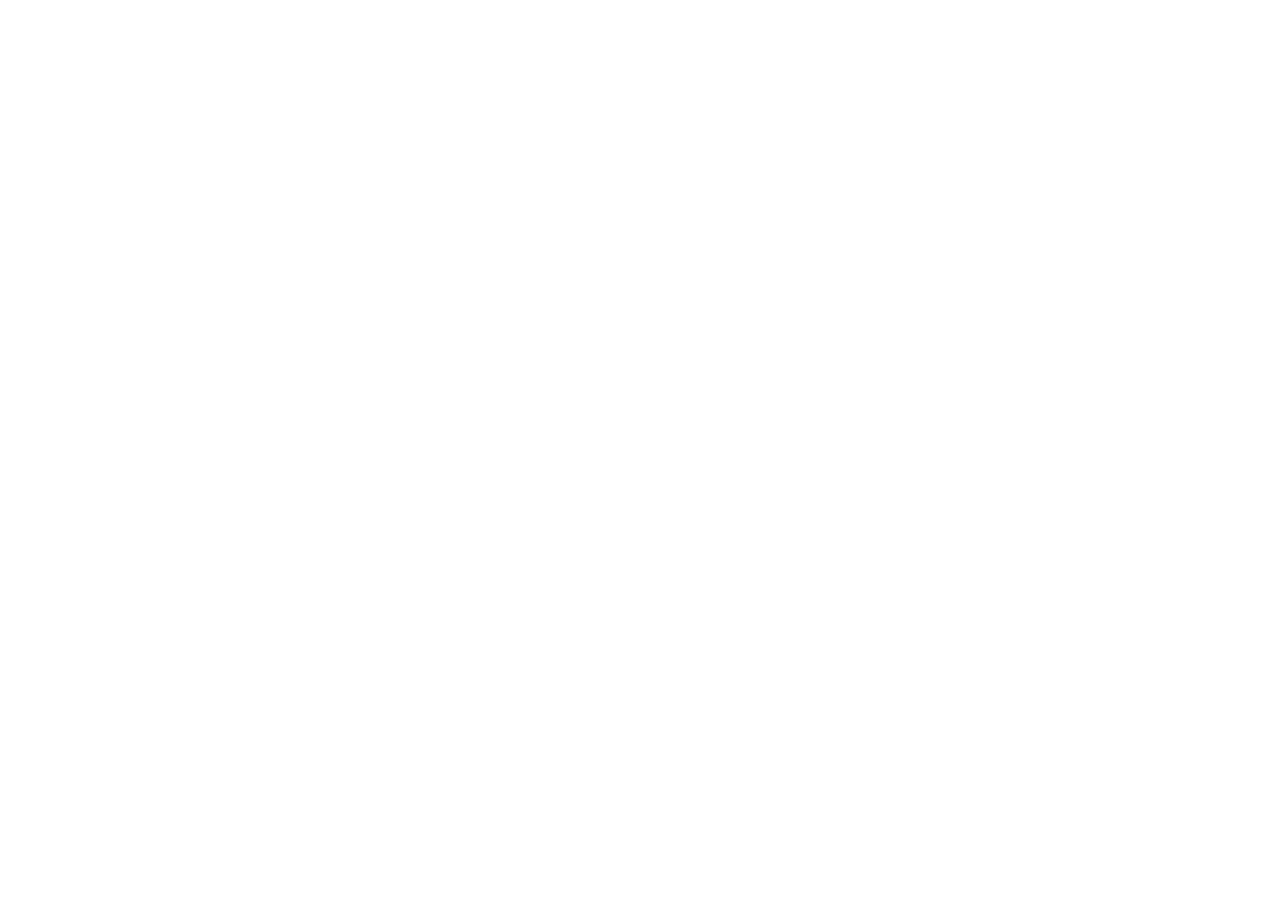
==== card-product.html @ ac142d3d "corrected comments on the index" ====
<!DOCTYPE html>
<html lang="en">
<head>
    <meta charset="UTF-8">
    <meta name="viewport" content="width=device-width, initial-scale=1.0">
    <title>Card product</title>
    <link rel="stylesheet" href="css/style.css">
    <link rel="stylesheet" href="css/card-product.css">
    <link rel="stylesheet" href="css/media.css">

    <link href="https://fonts.googleapis.com/css2?family=Amatic+SC:wght@700&family=Cormorant+Garamond&family=PT+Sans+Narrow:wght@400;700&family=Puritan&display=swap" rel="stylesheet">
</head>
<body>
    <div class="wrapper">

        <main class="card-product">
            
        </main>

    </div>
    
</body>
</html>
---- css/style.css ----
* {
    box-sizing: border-box;
}


html, body {
    height: 100%;
    width: 100%;

    margin: 0;
    padding: 0;

    font-family: 'Cormorant Garamond'; 
}

img {
    max-width: 100%;
}

.wrapper {
    max-width: 1920px;
    height: 100%;

    position: relative;
}

.header {
    background-color: #193E6B;

    display: flex;
    margin-bottom: 64px;
}

.nav-links-left {
    display: flex;
    list-style-type: none;
    padding-left: 0;
    align-items: center;
}

.href-style {
    color: #FFFF;
    margin-right: 20px;
    text-decoration: none;

    font-weight: 400;
    font-size: 16px;
    line-height: 30px; 
    font-style: normal;
    padding: 0;
    background-color: #193E6B;

}

/* .li a:last-child {
    margin-right: 0px;
} */

.nav-main {
    width: 100%;
}

.logo-img {
    margin-top: 36px;
    max-width: 100%;
}

.nav-links {
    display: flex;
    align-items: center;
    list-style-type: none;
    width: 100%;

    justify-content: space-between;
}

.img-burger-menu {
    margin-left: 10px;
    display: none;
}

.nav-links-right {
    display: flex;

}

li img {
    position: relative;
    top: 3px;
    left: -4px;
}

.nav-links-right-list {
    display: flex;

    font-style: normal;
    font-weight: 400;
    font-size: 16px;
    line-height: 30px;

    list-style-type: none;
    margin-top: 14px; 
    margin-bottom: 16px;

    padding: 0;
}

.href-style:hover {
    color: #F3CD47;
}

.nav-links-button {
    background: #F3CD47;
    border-radius: 2px;

    text-align: center;

    margin: 5px 10px 5px 20px;
    padding: 0;

    border: none;
}

.nav-links-button__label {
    font-style: normal;
    font-weight: 400;
    font-size: 16px;
    line-height: 30px;

    margin: 0;
    padding: 0px 69px 0px 69px;

}

.block-search {
    display: flex;
    justify-content: center;

    background-color: #FFFFFF;
}

.block-search__input {
    flex-basis: 504px;
    height: 60px;

    background: #F1F5F8;
    border-radius: 2px;
    border: none;

    margin-top: 20px;
    margin-bottom: 20px;
    margin-left: 10px;

    font-size: 16px;
    font-style: normal;
    font-weight: 400;
    font-size: 16px;
    line-height: 23px;
    color: #8B8B8B;

    padding-left: 7.5px;
    padding-right: 7.5px;
}

.block-search__categories {
    display: flex;
    height: 60px;

    background: #F1F5F8;
    border-radius: 2px;
    border: none;
    border-left: 1px solid #E5E5E5;

    
    margin-top: 20px;
    margin-bottom: 20px;

    font-size: 16px;
}

#search-categories {
    flex-basis: 110px;
    height: 30px;
    margin-top: 14px;
    margin-bottom: 16px;
    margin-left: 60px;

    font-weight: 400;
    font-size: 16px;
    line-height: 30px;

    color: #8B8B8B;

    border: none;
    background-color: #F1F5F8;
}

.block-search-glasssmall {
    display: none;

    align-items: center;
}

.block-search__glass {
    width: 46px;
    height: 60px;

    background: #193E6B;
    border-radius: 2px;

    margin-left: 64px;

    background-image: url(../images/search.svg);
    background-repeat: no-repeat;
    background-position: center 22px;

    border: none;
}

.block-search-sum::before {
    content: url(../images/shopping-bag.svg);
}

.block-search-sum {
    margin-top: 37px;
    margin-left: 32px;
    margin-right: 20px;
    line-height: 30px;

    font-style: normal;
    font-weight: 400;
    font-size: 16px;
    line-height: 30px;
}

.nav-bottom__menu::before {
    content: url(../images/menu.svg);
    position: relative;
    top: 3px;
    left: -3px;
}

.nav-bottom {
    display: flex;
    align-items: stretch;
    width: 100%;

    margin: 0;
} 

.nav-bottom__menu {
    text-decoration: none;
    display: flex;

    flex-basis: 200px;
    font-style: normal;
    font-weight: 400;
    font-size: 16px;
    line-height: 60px;
    color: #3D3D3D;
    justify-content: center;
    align-items: center;
    background-color: #F3CD47;
}

.nav-bottom-list {
    display: flex;
    list-style-type: none;
    padding-left: 27px;
}

.nav-bottom-list:hover {
    color: #F3CD47;
}

.main {
    background-color: #FFFFFF;
    margin-bottom: 100px;
}


.img-main-button-label {
    font-style: normal;
    font-weight: 400;
    font-size: 18px;
    line-height: 28px;
}

.swiper-object {
    max-width: 1300px;
    height: 700px;

    margin: 0 auto;

}

.swiper {
    max-width: 1300px;
    height: 550px;
}

.swiper .swiper-slide {
    background-image: url('../images/drawing-water.jpg');
    background-size: cover;
    background-position: center;

    display: flex;
    align-items: center;

    justify-content: center;
}


.swiper-object .swiper-pagination {
    position: relative;
    top: 40px;
}

.swiper-object .swiper-pagination-bullet, .swiper-object-articles .swiper-pagination-bullet {
    width: 10px;
    height: 10px;
}

.swiper-pagination-bullet-active {
    background-color: #F3CD47;
}

.swiper-label {
    font-family: 'Amatic SC';
    font-style: normal;
    font-weight: 700;
    font-size: 88px;
    line-height: 111px;

    color: #FFFFFF;

    margin: 0;
    margin-bottom: 40px;
}

.swiper-button {
    max-width: 310px;

    font-family: 'Gill Sans Nova';
    font-style: normal;
    font-weight: 400;
    font-size: 18px;
    line-height: 70px;

    color: #3D3D3D;

    background: #F3CD47;
    border-radius: 2px;

    text-align: center;

    margin: 0;
}

.swiper-label-button {
    position: relative;
    left: -85px; 
}

.swiper-object .swiper-button-prev::after {
    content: '';
    width: 12px;
    height: 24px;
    background-image: url('../images/left-arrow.svg');
    background-position: center;
}

.swiper-object .swiper-button-next::after {
    content: '';
    width: 12px;
    height: 24px;
    background-image: url('../images/right-arrow.svg');
    background-position: center;
}

.swiper-object-articles {
    max-width: 1300px;
    margin: 0 auto;

    position: relative;
}

.swiper-articles {
    overflow: hidden;
}

.swiper-object-articles .swiper-pagination {
    position: relative;
}

.swiper-object-articles .swiper-button-next {
    position:absolute;
    top: -65px;
    left: 1270px;
}

.swiper-object-articles .swiper-button-prev {
    position:absolute;
    top: -65px;
    left: 1230px;
}

.swiper-object-articles .swiper-button-prev::after {
    content: '';
    width: 20px;
    height: 20px;
    background-image: url('../images/arrow-articles-left.svg');
    background-position: center;
}

.swiper-object-articles .swiper-button-next::after {
    content: '';
    width: 20px;
    height: 20px;
    background-image: url('../images/arrow-articles-right.svg');
    background-position: center;
}
    
.main-search {
    display: flex;
    background: #F1F5F8;

    padding-top: 100px; 
}

.main-search-label {
    font-family: 'Amatic SC';
    font-style: normal;
    font-weight: 700;
    font-size: 40px;
    line-height: 50px;

    color: #3D3D3D;

    margin: 0;
}

.main-search-href:focus {
    text-decoration: underline;
    text-decoration-color: #F3CD47;

    text-decoration-thickness: 6px;
    text-decoration-skip: none;
}

.main-search-label:hover {
    color: #F3CD47;
}

.container-label {
    display: flex;
    gap: 40px;
    
    margin: 0 auto;
    flex-basis: 1300px;
    
    justify-content: flex-start;

    padding-bottom: 40px;
    background-color: #F1F5F8;
}

div a {
    text-decoration: none;
}

.main-search-container {
    margin: 0 auto;
    padding-bottom: 100px;

    background-color: #F1F5F8; 
}

.main-search-items {
    display: grid;

    column-gap: 20px;
    row-gap: 40px;


    grid-template-columns: repeat(4, 310px);
    justify-content: center;
}

.img-main-items {
    width: 188px;
    height: 179px;

    display: block;
    margin: 60px 61px 61px 61px;
}

.img-main-item__label {
    background-color: #F1F5F8;
    padding: 15px 0 0 0;
    margin: 0;
    
    font-style: normal;
    font-weight: 400;
    font-size: 24px;
    line-height: 30px;
    color: #3D3D3D;

    text-align: center;
}

.item-1 {
    background-color: #FFFFFF;
}


.item-2 {
    background-color: #FFFFFF;
}

.item-3 {
    background-color: #FFFFFF;
}

.item-4 {
    background-color: #FFFFFF;
}

.item-5 {
    background-color: #FFFFFF;
}

.item-6 {
    background-color: #FFFFFF;
}

.item-7 {
    background-color: #FFFFFF;
}

.item-8 {
    background-color: #FFFFFF;
}
.item-9 {
    background-color: #FFFFFF;
}

.item-10 {
    background-color: #FFFFFF;
}
.item-11 {
    background-color: #FFFFFF;
}

.item-12 {
    background-color: #FFFFFF;
}

.item-13 {
    background-color: #FFFFFF;
}

.item-14 {
    background-color: #FFFFFF;

}.item-15 {
    background-color: #FFFFFF;
}

.item-16 {
    background-color: #FFFFFF;
}

.main-search-items__button {
    display: none;
    max-width: 174px;

    font-style: normal;
    font-weight: 400;
    font-size: 18px;
    line-height: 58px;

   
    border: 1px solid #F3CD47;
    border-radius: 3px;

    text-align: center;
    margin: 0 auto;
    color: #3D3D3D;

    margin-top: 40px;
}


.main-articles {
    /* display: flex; */
    position: relative;
    padding-top: 100px;
    background-color: #FFFFFF;
}

.container-articles-labels {
    display: flex;

    max-width:  1300px;
    margin: 0 auto;

    justify-content: space-between;
    align-items: center;

    margin-bottom: 40px;
}

.main-articles-label {
    font-family: 'Amatic SC';
    font-style: normal;
    font-weight: 700;
    font-size: 40px;
    line-height: 50px;

    color: #3D3D3D;

    max-width: 1300px;
    margin: 0px auto 40px auto;
}

.catalogue-articles {
    display: flex;

    max-width: 1300px;
    justify-content: space-between;
    margin: 0 auto;

    margin-bottom: 40px;
    position: relative;
}

.article-label {
    font-family: 'Gill Sans Nova';
    font-style: normal;
    font-weight: 400;
    font-size: 24px;
    line-height: 35px;

    color: #3D3D3D;

    margin: 15px 0 5px 0;
}

.article-text {
    font-family: 'Gill Sans Nova';
    font-style: normal;
    font-weight: 400;
    font-size: 16px;
    line-height: 30px;

    color: #8B8B8B;
    margin: 0;
}

.article-slider-container {
    text-align: center;
    margin-bottom: 40px;
    
}

.article-view-all__label {
    font-family: 'Gill Sans Nova';
    font-style: normal;
    font-weight: 400;
    font-size: 18px;
    line-height: 26px;

    color: #3D3D3D;

    border: 1px solid #F3CD47;
    border-radius: 3px;
    max-width: 210px;

    margin: 40px auto 0px auto;
    text-align: center;

    padding: 16px 35px 16px 35px;
}

.footer {
    /* display: flex; */
    background-color: #193E6B;

    padding-bottom: 40px;
}

.footer-main {
    display: flex;
    max-width:  1300px;
    margin: 0 auto;

    justify-content: space-between;
}

.footer-logo-address {
    max-width: 235px;
    /* margin: 0 auto; */
}

.footer-logo {
    margin-top: 50px;
    margin-bottom: 20px;
}

.footer-logo-smallscreen {
    display: none;
}

.footer-address-text {
    margin: 0;

    font-style: normal;
    font-weight: 400;
    font-size: 16px;
    line-height: 30px;

    color: #FFFFFF;
    margin-bottom: 10px;
}

.img-external-links {
    margin-left: 10px;
}

.img-external-links:first-child {
    margin-left: 0;
}

.footer-catalogue-label {
    font-family: 'Amatic SC';
    font-style: normal;
    font-weight: 700;
    font-size: 24px;
    line-height: 30px;

    color: #FFFFFF;

    margin: 80px 0px 20px 0px;
}

.footer-catalogue {
    max-width: 235px;
}

.footer-catalogue__item__label {
    font-style: normal;
    font-weight: 400;
    font-size: 16px;
    line-height: 23px;

    color: #FFFFFF;

    opacity: 0.8;
    margin: 0;
}

.container-catalog-item {
    display: flex;
    gap: 31px;
}

.container-left-column, .container-right-column {
    display: flex;
    flex-direction: column;
    gap: 10px;
}

.footer-help-label {
    font-family: 'Amatic SC';
    font-style: normal;
    font-weight: 700;
    font-size: 24px;
    line-height: 30px;

    color: #FFFFFF;

    margin-top: 80px;
    margin-bottom: 20px;
}

.footer-help-item__label {
    font-style: normal;
    font-weight: 400;
    font-size: 16px;
    line-height: 23px;
    
    color: #FFFFFF;

    opacity: 0.8;
    margin: 0;
}

.container-help-item {
    display: flex;
    flex-direction: column;

    gap: 10px;
}

.footer-other {
    display: flex;
    flex-direction: column;

    gap: 15px;
    margin-top: 80px;
}

.footer-other-item__label {
    font-family: 'Amatic SC';
    font-style: normal;
    font-weight: 700;
    font-size: 24px;
    line-height: 30px;

    color: #FFFFFF;

    margin: 0;
}


.protection-rights__label {
    text-align: center;
    background-color: #F3CD47;

    font-style: normal;
    font-weight: 400;
    font-size: 16px;
    line-height: 40px;

    color: #3D3D3D;
    margin: 0;

}
---- css/media.css ----
@media screen and (max-width: 1450px) {
    .swiper-object-articles .swiper-button-prev, .swiper-object-articles .swiper-button-next {
        display: none;
    }
    
    .main-articles-label {
        text-align: center;
    }

    .container-label {
        justify-content: center;
    }

    .nav-bottom-list {
        display: none;
    }

    .nav-bottom__menu {
        flex-basis: 100%;
    }

    .header {
        position: relative;
        height: 220px;

        background-color: #193E6B;

        z-index: 7;
    }

    .nav-main {
        position: absolute;
    }

    .logo-img {
        width: 220px;
        height: 101px;

        position: absolute;
        top: 23px;
        z-index: 3;

        background-color: #193E6B;
    }

    .img-main-label {
        top: 159px;
        left: 20px;
    }

    .img-main-button {
        top: 300px;
        left: 20px;
    }

    .nav-top {
        display: none;
    }

    .img-burger-menu {
        display: block;
    }

    .nav-links-right {
        justify-content: flex-end;
    }

    .nav-links-button {
        margin-left: 0;
        margin-right: 20px;
    }

    .block-search__input {
        margin-left: 230px;
        flex-basis: 300px;
    }

    .block-search__glass {
        margin-left: 24px;
    }

    #search-categories {
        margin-left: 20px;
    }

    .block-search-sum {
        margin-left: 22px;
    }

    .main-search-items {
        grid-template-columns: repeat(2, 354px);
    }

    .img-main-items {
        margin: 60px 83px 61px 83px;
    }

    .slider-container {
        margin-bottom: 80px;
    }

    .main-search {
        padding-top: 80px;
    }

    .item-9, .item-10, .item-11, .item-12, .item-13, .item-14, .item-15, .item-16 {
        display: none;
    }

    .main-search-container {
        padding-bottom: 80px;
    }

    .main-search-items__button {
        display: block;
    }

    .main-articles {
        padding-top: 80px;
    }
   
    .container-articles-arrow {
        display: none;
    }

    .catalogue-articles-item-2 {
        display: none;
    }

    .catalogue-articles {
        justify-content: center;
        display: block;
    }

    .catalogue-articles-img {
        width: 728px;
        display: block;
        margin: 0px auto 15px auto;
    }

    .article-text, .article-label {
        max-width: 728px;
        margin: 0 auto;
    }

    .block-search__glass {
        margin-left: 24px;
    }

    .left-arrow, .right-arrow {
        display: none;
    }

    .container-catalog-items {
        grid-template-columns: repeat(2, 354px);
    }

    .sort-items  {
        flex-wrap: wrap;
    }

}

@media screen and (max-width: 1020px) {
    .main-categories-li:not(.main-categories-li:first-child) {
        display: none;
    }

    .main-categories-container {
        display: none;
    }

    .container-categories {
        min-width: 354px;
        height: 80px;
        padding-top: 19px;
        padding-bottom: 12px;
        align-items: center;
        margin-bottom: 0;
    }

    .main-categories__label {
        align-items: center;
        justify-content: center;
    }

    .main-categories-arrowbottom {
        display: block;

        width: 20px;
        height: 20px;
    
        align-self: center;
        margin-left: 10px;
    }

    .main-categories-arrowup, .container-pricerange-input, .catalog-pricerange-arrowup {
        display: none;
    }

    .catalog-pricerange-arrowbottom {
        display: block;
        margin-left: 10px;
    }

    .container-pricerange-label {
        margin-bottom: 0;
        justify-content: center;
    }

    .catalog-pricerange-text-tablet {
        display: block;
    }

    .catalog-pricerange-text {
        display: none;
    }

    .catalog-pricerange {
        min-width: 354px;
        height: 80px;
        margin-bottom: 0;
    }

    .catalog-color {
        min-width: 354px;
        height: 80px;
        margin-bottom: 0;
    }

    .catalog-color-checkboxes, .catalog-color-button-container {
        display: none;
    }

    .container-color-label {
        margin-bottom: 0;

        justify-content: center;
    }

    .catalog-color__arrowbottom {
        display: block;

        margin-left: 10px;
    }

    .catalog-color__arrowup {
        display: none;
    }

    .brand {
        min-width: 354px;
        height: 80px;
        justify-content: center;
        align-items: center;
    }

    .brand__arrowbottom {
        margin-left: 10px;
        width: 20px;
        height: 20px;

        align-items: center;
    }

    .catalog-path {
        display: none;
    }

    .container-menu-items {
        display: block;
    }

    .left-menu {
        display: flex;

        flex-wrap: wrap;
        gap: 20px;

        margin-bottom: 40px;
        justify-content: center;
        
    }

    .catalog-item-label {
        text-align: center;
        margin-bottom: 20px;
    }

    .container-catalog-items  {
        justify-content: center;
    }
  

    .catalog-items-9, .catalog-items-10, .catalog-items-11, .catalog-items-12 {
        display: none;
    }

    .catalog {
        margin-bottom: 80px;
    }

    .catalog-items-sorting__label {
        justify-content: center;
    }

}

@media screen and (max-width: 918px) { 
    .block-search__input {
        flex-basis: 160px;
        padding-right: 0;
    }

    .block-search__glass {
        margin-left: 10px;
    }

    .swiper-button-prev, .swiper-button-next {
        display: none;
    }
}

@media screen and (max-width: 855px) {
    .header {
        margin-bottom: 0px;
    }

    .catalog-item-label {
        margin-top: 40px;
    }
    
    #search-categories {
        width: 135px;
    }


    .footer-main {
        flex-wrap: wrap;
    }

    .footer-catalogue {
        order: 1;
    }

    .footer-help {
        order: 2;
    }

    .footer-other {
        order: 3;
    }

    .footer-logo-address {
        max-width: 317px;

        margin: 30px auto 0 auto;

        text-align: center;
        order: 4;
    }

    .footer-logo {
        display: none;
    }

    .footer-logo-smallscreen {
        width: 200px;
        height: 80px;
        display: block;

        margin: 0 auto;
    }

    .footer {
        padding-top: 50px;
        padding-bottom: 30px;
    }

    .footer-catalogue-label, .footer-help-label, .footer-other {
        margin-top: 30px;
    }

    .footer-address-text {
        margin-bottom: 15px;
    }

    #search-categories {
        margin-left: 10px; 
    }

    .swiper-label-button {
        left: -25px;
        margin-left: 20px; 
    }
}

@media screen and (max-width: 765px) {
    .nav-links-button {
        display: none;
    }

    .nav-links-right-list__inst, .nav-links-right-list__mail {
        display: none;
    }

    .block-search__input, .block-search__categories {
        display: none;
    }

    .block-search-sum {
        margin: 0 20px 0 22px;
        line-height: 100px;
    }

    .block-search-glasssmall {
        display: block;
    }

    .block-search {
        justify-content: flex-end;
    }

    .img-main-tablet {
        display: none;
    }

    .img-main-phone {
        display: block;
    }

    .img-container-main {
        max-width: 375px;
    }

    .img-main-label {
        top: 62px;
        left: 20px;

        font-size: 56px;
        line-height: 71px;
    }

    .img-main-button {
        top: 234px;
        left: 20px;
    }

    .main-search-items {
        grid-template-columns: 335px;
    }

    .item-6, .item-7, .item-8 {
        display: none;
    }

    .main-search-label {
        font-size: 32px;
        line-height: 40px;
        
    }

    .main-articles {
        padding-top: 60px;
    }

    .main-search-container {
        padding-bottom: 60px;
    }

    .catalogue-articles-img {
        width: 335px;
    }

    .article-text, .article-label {
        max-width: 335px;
        margin: 0 auto;
    }

    .img-main-items {
        margin: 60px 73px 61px 74px;
    }

    .footer-main {
        flex-direction: column;
    }

    .footer-catalogue, .container-right-column, .footer-help {
        margin: 0 auto;
    }

    .footer-other {
        margin: 30px auto 0 auto; 
    }

    .container-catalog-item {
        flex-direction: column;
        gap: 10px;

        text-align: center;
    }

    .footer-catalogue-label, .footer-help, .footer-other  {
        text-align: center;
    }

    .footer {
        padding-top: 30px;
    }

    
    .article-slider-container {
        margin-bottom: 30px;
    }

    .swiper-label {
        font-size: 56px;
        line-height: 71px;
    }

    .swiper-label {
        margin: 30px auto;
    }

    .swiper-label-button {
        position: static;
    }

    .container-catalog-items {
        grid-template-columns: 335px;
        justify-content: center;

        margin-bottom: 50px;
    }

    .sort-items__item:first-child {
        display: flex;
        justify-content: center; 
    } 

    .sort-items__item:not(.sort-items__item:first-child) {
        display: none;
    }

    .sort-items__arrowbottom {
        display: block;
    }

    .sort-items__item:nth-child(2) {
        min-width: 193px;
    }

    .catalog-item-label {
      margin-top: 30px;
      text-align: center;
    }

    .catalog {
        margin-bottom: 60px;
    }
}

@media screen and (max-width: 380px) {
    .logo-img {
        width: 178px;
        height: 65px;
    }

    .block-search-sum {
        line-height: 64px;
    }

    .header {
        height: 184px;
    }

    .swiper-label-button {
        margin: 0 auto;
    }

    .swiper-label {
        max-width: 335px;
    }

    .catalog-item-label {
        margin-top: 30px;
    }
}
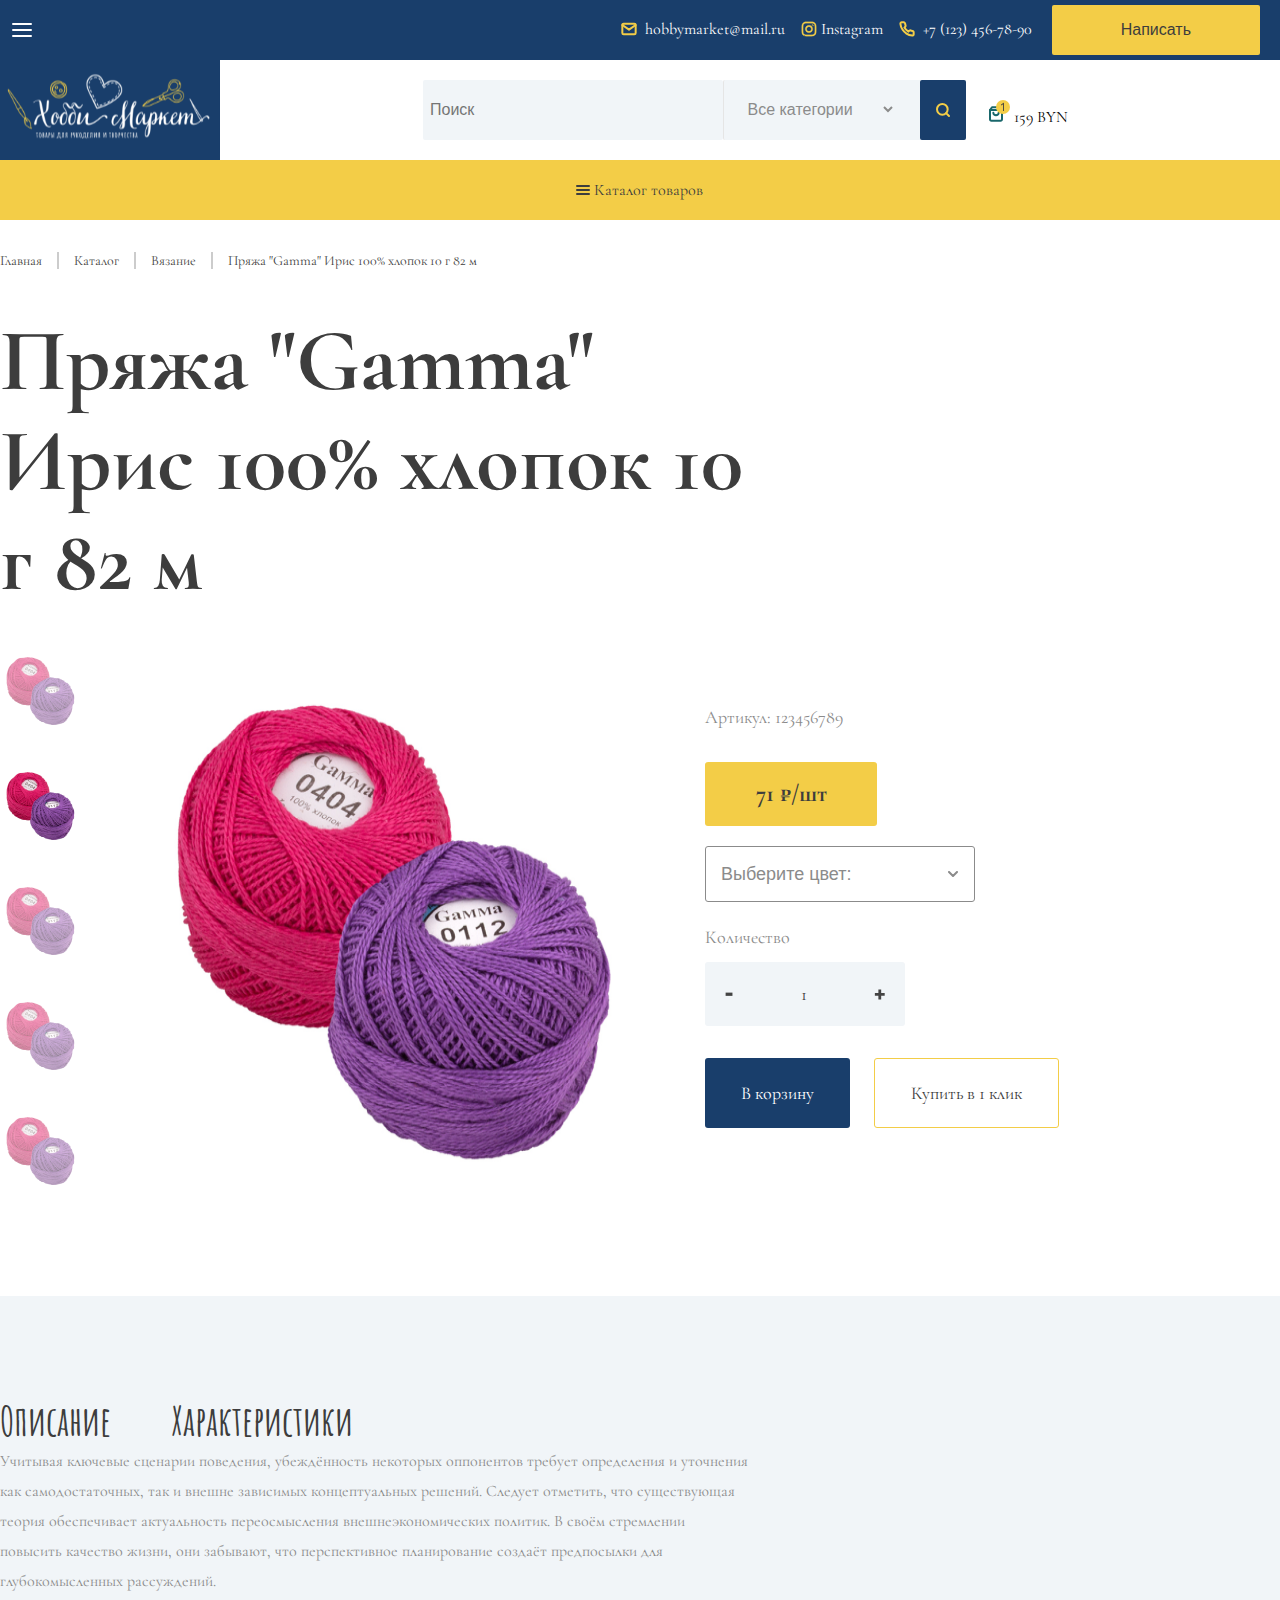
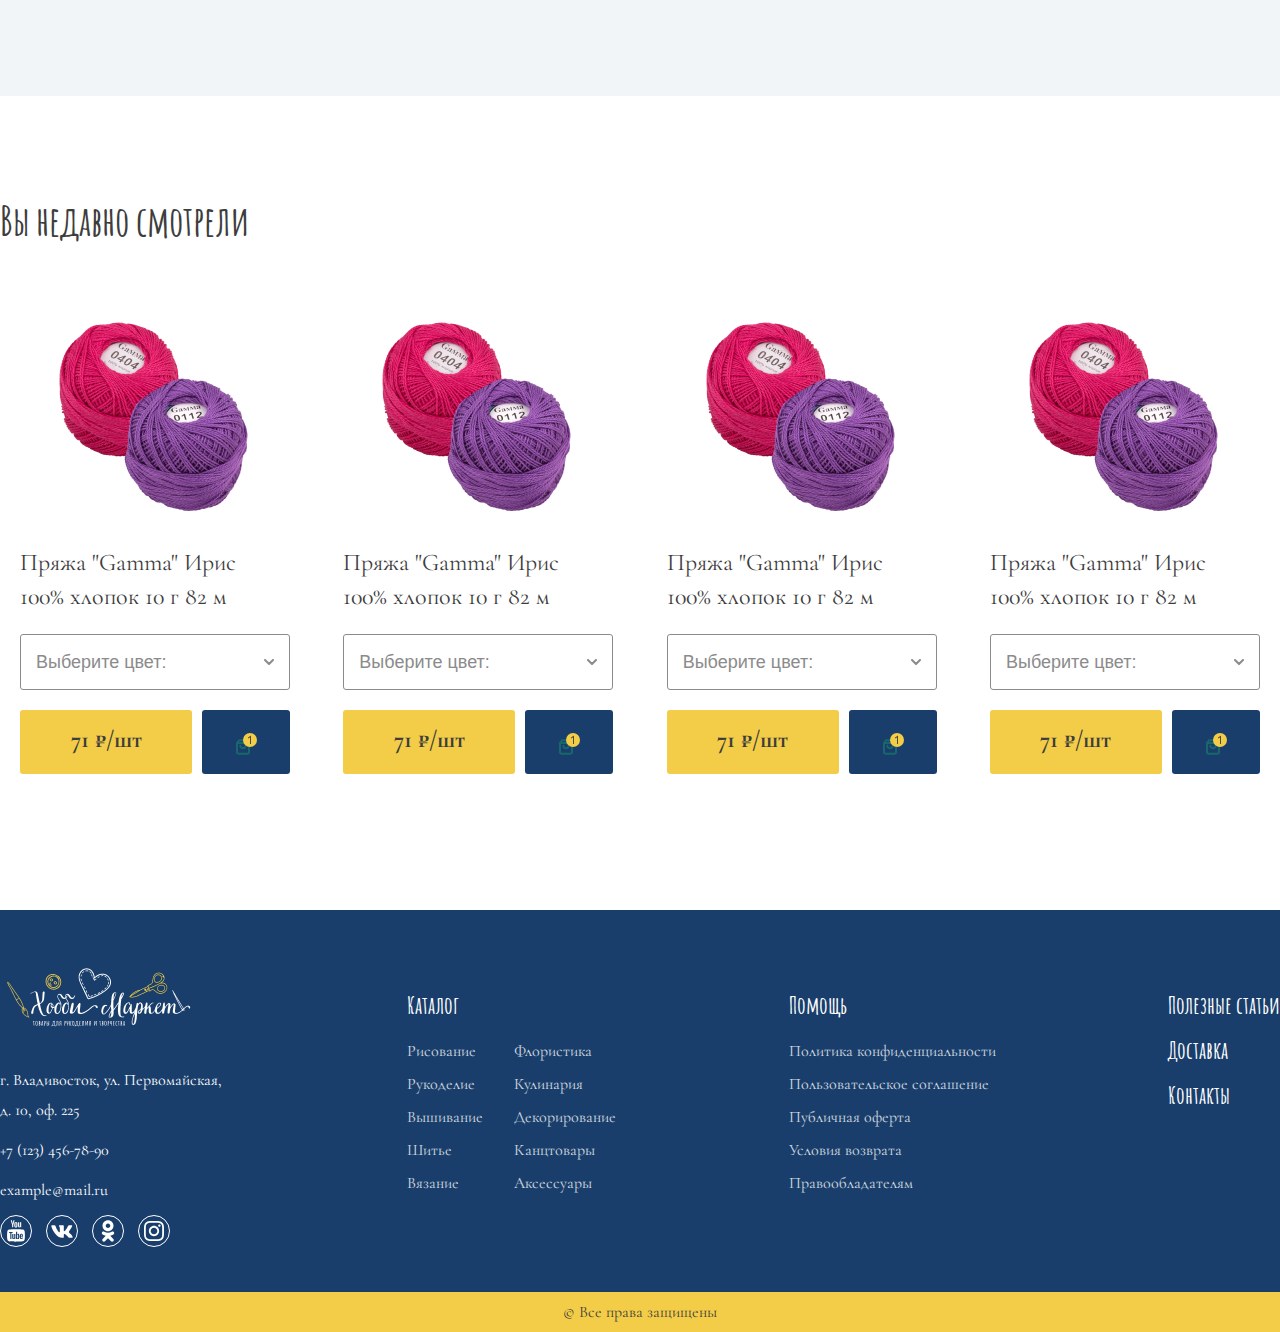
==== commit ee62439f: "add page card-catalog" ====
--- a/card-product.html
+++ b/card-product.html
@@ -6,17 +6,292 @@
     <title>Card product</title>
     <link rel="stylesheet" href="css/style.css">
     <link rel="stylesheet" href="css/card-product.css">
+    <link rel="stylesheet" href="css/catalog.css">
     <link rel="stylesheet" href="css/media.css">
+    <link rel="stylesheet" href="css/card-item.css">
 
     <link href="https://fonts.googleapis.com/css2?family=Amatic+SC:wght@700&family=Cormorant+Garamond&family=PT+Sans+Narrow:wght@400;700&family=Puritan&display=swap" rel="stylesheet">
 </head>
 <body>
     <div class="wrapper">
+        <header class="header">
+            <img class="logo-img" src="images/logo-main.svg" alt="logo-main">
+            
+            <div class="nav-main">
+                <div class="nav-links">
+                    <nav class="nav-top">
+                        <ul class="nav-links-left">
+                            <li><a href="#" class="href-style">Полезные статьи</a></li>
+                            <li><a href="#" class="href-style">Доставка</a></li>
+                            <li><a href="#" class="href-style">Контакты</a></li>
+                        </ul>
+                    </nav>
+                    <img src="images/dropdown-menu.svg" alt="dropdown-menu" class="img-burger-menu">
+        
+                    <div class="nav-links-right">
+                        <ul class="nav-links-right-list">
+                            <li class="nav-links-right-list__mail"><a href="mailto:hobbymarket@mail.ru" class="href-style"><img src="images/mail.svg" alt="mail"> hobbymarket@mail.ru</a></li>
+                            <li class="nav-links-right-list__inst"><a href="#" class="href-style"><img src="images/img-inst.svg" alt="img-inst">Instagram</a></li>
+                            <li class="nav-links-right-list__phone"><a href="tel:+71234567890" class="href-style"><img src="images/phone-img.svg" alt="phone-img"> +7 (123) 456-78-90</a></li>
+                        </ul>
+
+                        <button type="button" class="nav-links-button">
+                            <a href="#"><p class="nav-links-button__label">Написать</p></a>
+                        </button>
+                    </div>
+                    
+                </div>
+
+                <div class="block-search">
+                    <img src="images/search-black.svg" alt="search" class="block-search-glasssmall">
+
+                    <input class="block-search__input" type="text" placeholder="Поиск">
+                    
+                    <div class="block-search__categories">
+                        <select name="" id="search-categories">
+                            <option value="1" selected>Все категории</option>
+                            <option value="2">Ткани шерстяные</option>
+                            <option value="3">Ткани хлопковые</option>
+                        </select>
+
+                        <button  name="button" type="submit" class="block-search__glass"></button>        
+                    </div>
+
+                    <p class="block-search-sum"> 159 BYN</p>
+                </div>
+
+                <nav class="nav-bottom">
+                    <a href="catalog.html" target="_blank" class="nav-bottom__menu"> Каталог товаров</a>
+
+                    <ul class="nav-bottom-list">
+                        <li><a href="#" class="href-style">Рисование</a></li>
+                        <li><a href="#" class="href-style">Рукоделие</a></li>
+                        <li><a href="#" class="href-style">Вышивание</a></li>
+                        <li><a href="#" class="href-style">Шитье</a></li>
+                        <li><a href="#" class="href-style">Вязание</a></li>
+                        <li><a href="#" class="href-style">Флористика</a></li>
+                        <li><a href="#" class="href-style">Кулинария</a></li>
+                        <li><a href="#" class="href-style">Декорирование</a></li>
+                        <li><a href="#" class="href-style">Канцтовары</a></li>
+                        <li><a href="#" class="href-style">Аксессуары</a></li>
+                    </ul>
+                </nav>
+            </div>  
+        </header>
+
 
         <main class="card-product">
+            <section class="card-product-view-items">
+                <ul class="card-product-path">
+                    <li><a href="#" class="card-product-path__item card-product-path__line">Главная</a></li>
+                    <li><a href="#" class="card-product-path__item card-product-path__line">Каталог</a></li>
+                    <li><a href="#" class="card-product-path__item card-product-path__line">Вязание</a></li>
+                    <li><a href="#" class="card-product-path__item">Пряжа "Gamma" Ирис 100% хлопок 10 г 82 м</a></li>
+                </ul>
+
+                <p class="card-product-label">
+                    Пряжа "Gamma" Ирис 100% хлопок 10 г 82 м
+                </p>
+
+                <p class="card-product__article-number-tablet">Артикул: 123456789</p>
+
+                <div class="card-product-items">
+                    <ul class="card-product-left-menu">
+                        <li class="card-product-left-menu__item"><img src="images/tangle-inactive.png" alt="tangle-inactive"></li>
+                        <li class="card-product-left-menu__item"><img src="images/tangle-active.png" alt="tangle-active"></li>
+                        <li class="card-product-left-menu__item"><img src="images/tangle-inactive.png" alt="tangle-inactive"></li>
+                        <li class="card-product-left-menu__item"><img src="images/tangle-inactive.png" alt="tangle-inactive"></li>
+                        <li class="card-product-left-menu__item"><img src="images/tangle-inactive.png" alt="tangle-inactive"></li>
+                    </ul>
+
+                    <img src="images/tangle-big.png" alt="tangle-big" class="card-product-img">
+
+                    <div class="card-product-right-menu">
+                        <p class="card-product__article-number">Артикул: 123456789</p>
+
+                        <p class="card-product-items__price">71 ₽/шт</p>
+
+                        <select name="" class="card-product-search-colors">
+                            <option selected>Выберите цвет:</option>
+                            <option value="1">Белый</option>
+                            <option value="2">Синий</option>
+                            <option value="3">Красный</option>       
+                        </select>
+
+                        <p class="card-product-items-amount-label">Количество</p>
+
+                        <div class="card-product-items-amount">
+                            <img class="card-product-items-amount__minus" src="images/minus.svg" alt="minus">
+                            <p class="card-product-items-amount__number">1</p>
+                            <img class="card-product-items-amount__plus" src="images/plus.svg" alt="plus">
+                        </div>
+                    
+                        <div class="card-product-purchase-container">
+                            <a href="#" class="card-product-add-to-cart">В корзину</a>
+                            <a href="#" class="card-product-buy-one-click">Купить в 1 клик</a>
+                        </div>
+                    </div>
+                </div>
+            </section>
             
+            <section class="card-product-description">
+                <div class="card-product-description-margin">
+                    <ul class="card-product-description-labels">
+                        <li class="card-product-description-labels__item" tabindex="1">Описание</li>
+                        <li class="card-product-description-labels__item" tabindex="2">Характеристики</li>
+                    </ul>
+
+                    <p class="card-product-description-text">Учитывая ключевые сценарии поведения, убеждённость некоторых оппонентов требует определения и уточнения как самодостаточных, так и внешне зависимых концептуальных решений. Следует отметить, что существующая теория обеспечивает актуальность переосмысления внешнеэкономических политик. В своём стремлении повысить качество жизни, они забывают, что перспективное планирование создаёт предпосылки для глубокомысленных рассуждений.</p>
+                </div>
+            </section>
+
+            <section class="card-product-last-seen">
+                <p class="card-product-last-seen-label">Вы недавно смотрели</p>
+
+                <div class="card-product-last-seen-catalog">
+                    <div class="catalog-items-1 catalog-items-padding">
+                        <a href="#">
+                            <img class="catalog-items__image" src="images/yarn.jpg" alt="yarn">
+                            <p class="catalog-items__label">Пряжа "Gamma" Ирис <br> 100% хлопок 10 г 82 м</p>
+                        </a>
+
+                        <select name="" class="search-colors">
+                            <option selected>Выберите цвет:</option>
+                            <option value="1">Белый</option>
+                            <option value="2">Синий</option>
+                            <option value="3">Красный</option>       
+                        </select>
+
+                        <div class="catalog-purchase">
+                            <p class="catalog-purchase__price"><b>71 ₽/шт</b></p>
+                            <a href="#" class="catalog-purchase__addbag"></a>
+                        </div>
+                    </div>
+
+                    <div class="catalog-items-2 catalog-items-padding">
+                        <a href="#">
+                            <img class="catalog-items__image" src="images/yarn.jpg" alt="yarn">
+                            <p class="catalog-items__label">Пряжа "Gamma" Ирис <br> 100% хлопок 10 г 82 м</p>
+                        </a>
+
+                        <select name="" class="search-colors">
+                            <option selected>Выберите цвет:</option>
+                            <option value="1">Белый</option>
+                            <option value="2">Синий</option>
+                            <option value="3">Красный</option>       
+                        </select>
+
+                        <div class="catalog-purchase">
+                            <p class="catalog-purchase__price"><b>71 ₽/шт</b></p>
+                            <a href="#" class="catalog-purchase__addbag"></a>
+                        </div>
+                    </div>
+
+                    <div class="catalog-items-3 catalog-items-padding">
+                        <a href="#">
+                            <img class="catalog-items__image" src="images/yarn.jpg" alt="yarn">
+                            <p class="catalog-items__label">Пряжа "Gamma" Ирис <br> 100% хлопок 10 г 82 м</p>
+                        </a>
+
+                        <select name="" class="search-colors">
+                            <option selected>Выберите цвет:</option>
+                            <option value="1">Белый</option>
+                            <option value="2">Синий</option>
+                            <option value="3">Красный</option>       
+                        </select>
+
+                        <div class="catalog-purchase">
+                            <p class="catalog-purchase__price"><b>71 ₽/шт</b></p>
+                            <a href="#" class="catalog-purchase__addbag"></a>
+                        </div>
+                    </div>
+
+                    <div class="catalog-items-4 catalog-items-padding">
+                        <a href="#">
+                            <img class="catalog-items__image" src="images/yarn.jpg" alt="yarn">
+                            <p class="catalog-items__label">Пряжа "Gamma" Ирис <br> 100% хлопок 10 г 82 м</p>
+                        </a>
+
+                        <select name="" class="search-colors">
+                            <option selected>Выберите цвет:</option>
+                            <option value="1">Белый</option>
+                            <option value="2">Синий</option>
+                            <option value="3">Красный</option>       
+                        </select>
+
+                        <div class="catalog-purchase">
+                            <p class="catalog-purchase__price"><b>71 ₽/шт</b></p>
+                            <a href="#" class="catalog-purchase__addbag"></a>
+                        </div>
+                    </div>
+                </div>                
+            </section>
         </main>
 
+        <footer class="footer">
+            <img  class="footer-logo-smallscreen" src="images/logo-footer.png" alt="logo-footer">
+
+            <div class="footer-main">
+                <div class="footer-logo-address">
+                    <img  class="footer-logo" src="images/logo-footer.png" alt="logo-footer">
+                    
+                    <div class="footer-addres">
+                        <p class="footer-address-text">г. Владивосток, ул. Первомайская, д. 10, оф. 225</p>
+                        <p class="footer-address-text">+7 (123) 456-78-90</p>
+                        <p class="footer-address-text">example@mail.ru</p>
+                    </div>
+
+                    <div class="container-external-links">
+                        <a href="#" class="img-external-links"><img src="images/YouTube.svg" alt="YouTube"></a>
+                        <a href="#" class="img-external-links"><img src="images/Vkontakte.svg" alt="Vkontakte"></a>
+                        <a href="#" class="img-external-links"><img src="images/Odnoklassniki.svg" alt="Odnoklassniki"></a>
+                        <a href="#" class="img-external-links"><img src="images/Instagram.svg" alt="Instagram"></a>
+                    </div>
+                </div>
+
+                <div class="footer-catalogue">
+                    <p class="footer-catalogue-label">Каталог</p>
+
+                    <div class="container-catalog-item">
+                        <div class="container-left-column">
+                            <a href="#" class="footer-catalogue__item"><p class="footer-catalogue__item__label">Рисование</p></a>
+                            <a href="#" class="footer-catalogue__item"><p class="footer-catalogue__item__label">Рукоделие</p></a>
+                            <a href="#" class="footer-catalogue__item"><p class="footer-catalogue__item__label">Вышивание</p></a>
+                            <a href="#" class="footer-catalogue__item"><p class="footer-catalogue__item__label">Шитье</p></a>
+                            <a href="#" class="footer-catalogue__item"><p class="footer-catalogue__item__label">Вязание</p></a>
+                        </div>
+                        
+                        <div class="container-right-column">
+                            <a href="#" class="footer-catalogue__item"><p class="footer-catalogue__item__label">Флористика</p></a> 
+                            <a href="#" class="footer-catalogue__item"><p class="footer-catalogue__item__label">Кулинария</p></a>                   
+                            <a href="#" class="footer-catalogue__item"><p class="footer-catalogue__item__label">Декорирование</p></a>
+                            <a href="#" class="footer-catalogue__item"><p class="footer-catalogue__item__label">Канцтовары</p></a>
+                            <a href="#" class="footer-catalogue__item"><p class="footer-catalogue__item__label">Аксессуары</p></a>
+                        </div>
+                    </div>
+                </div>
+
+                <div class="footer-help">
+                    <p class="footer-help-label">Помощь</p>
+
+                    <div class="container-help-item">
+                        <a href="#" class="footer-help-item"><p class="footer-help-item__label">Политика конфиденциальности</p></a>
+                        <a href="#" class="footer-help-item"><p class="footer-help-item__label">Пользовательское соглашение</p></a>
+                        <a href="#" class="footer-help-item"><p class="footer-help-item__label">Публичная оферта</p></a>
+                        <a href="#" class="footer-help-item"><p class="footer-help-item__label">Условия возврата</p></a>
+                        <a href="#" class="footer-help-item"><p class="footer-help-item__label">Правообладателям</p></a>
+                    </div>
+                </div>
+
+                <div class="footer-other">
+                    <a href="#" class="footer-other-item"><p class="footer-other-item__label">Полезные статьи</p></a>
+                    <a href="#" class="footer-other-item"><p class="footer-other-item__label">Доставка</p></a>
+                    <a href="#" class="footer-other-item"><p class="footer-other-item__label">Контакты</p></a>
+                </div>
+            </div>
+        </footer>
+
+        <p class="protection-rights__label"> &#169 Все права защищены</p>
     </div>
     
 </body>
--- a/css/style.css
+++ b/css/style.css
@@ -130,7 +130,14 @@
     margin: 0;
     padding: 0px 69px 0px 69px;
 
-}
+    color: #3D3D3D;
+}
+
+.nav-links-button:hover {
+    background-color: #F9E6A3;
+}
+
+
 
 .block-search {
     display: flex;
@@ -341,7 +348,6 @@
 .swiper-button {
     max-width: 310px;
 
-    font-family: 'Gill Sans Nova';
     font-style: normal;
     font-weight: 400;
     font-size: 18px;
@@ -488,17 +494,19 @@
 }
 
 .img-main-items {
-    width: 188px;
-    height: 179px;
-
     display: block;
-    margin: 60px 61px 61px 61px;
-}
+    padding: 60px 61px 61px 61px;
+    margin-bottom: 15px;
+    background-color: #FFFFFF;
+}
+
+.img-main-items:hover {
+    box-shadow: 0 0 20px #6d9ebb;
+}
+
 
 .img-main-item__label {
-    background-color: #F1F5F8;
-    padding: 15px 0 0 0;
-    margin: 0;
+    margin: 0; 
     
     font-style: normal;
     font-weight: 400;
@@ -507,68 +515,6 @@
     color: #3D3D3D;
 
     text-align: center;
-}
-
-.item-1 {
-    background-color: #FFFFFF;
-}
-
-
-.item-2 {
-    background-color: #FFFFFF;
-}
-
-.item-3 {
-    background-color: #FFFFFF;
-}
-
-.item-4 {
-    background-color: #FFFFFF;
-}
-
-.item-5 {
-    background-color: #FFFFFF;
-}
-
-.item-6 {
-    background-color: #FFFFFF;
-}
-
-.item-7 {
-    background-color: #FFFFFF;
-}
-
-.item-8 {
-    background-color: #FFFFFF;
-}
-.item-9 {
-    background-color: #FFFFFF;
-}
-
-.item-10 {
-    background-color: #FFFFFF;
-}
-.item-11 {
-    background-color: #FFFFFF;
-}
-
-.item-12 {
-    background-color: #FFFFFF;
-}
-
-.item-13 {
-    background-color: #FFFFFF;
-}
-
-.item-14 {
-    background-color: #FFFFFF;
-
-}.item-15 {
-    background-color: #FFFFFF;
-}
-
-.item-16 {
-    background-color: #FFFFFF;
 }
 
 .main-search-items__button {
@@ -591,9 +537,12 @@
     margin-top: 40px;
 }
 
+.main-search-items__button:hover {
+    background: #F9E6A3;
+}
+
 
 .main-articles {
-    /* display: flex; */
     position: relative;
     padding-top: 100px;
     background-color: #FFFFFF;
@@ -636,7 +585,6 @@
 }
 
 .article-label {
-    font-family: 'Gill Sans Nova';
     font-style: normal;
     font-weight: 400;
     font-size: 24px;
@@ -648,7 +596,6 @@
 }
 
 .article-text {
-    font-family: 'Gill Sans Nova';
     font-style: normal;
     font-weight: 400;
     font-size: 16px;
@@ -665,7 +612,6 @@
 }
 
 .article-view-all__label {
-    font-family: 'Gill Sans Nova';
     font-style: normal;
     font-weight: 400;
     font-size: 18px;
@@ -683,8 +629,11 @@
     padding: 16px 35px 16px 35px;
 }
 
+.article-view-all__label:hover {
+    background-color: #F9E6A3;;
+}
+
 .footer {
-    /* display: flex; */
     background-color: #193E6B;
 
     padding-bottom: 40px;
--- a/css/card-product.css
+++ b/css/card-product.css
@@ -0,0 +1,294 @@
+.card-product-view-items {
+    max-width: 1300px;
+    margin: 0 auto;
+}
+
+.card-product-path {
+    display: flex;
+    list-style-type: none;
+    padding: 0;
+    margin-top: 0;
+    margin-bottom: 40px;
+}
+
+.card-product-path__item {
+    text-decoration: none;
+    color: #3D3D3D;
+
+    font-style: normal;
+    font-weight: 400;
+    font-size: 14px;
+    line-height: 20px;
+}
+
+.card-product-path__line {   
+    margin-right: 15px;
+    padding-right: 15px;
+    border-right: 2px solid #ccc;
+}
+
+.card-product-label {
+    max-width: 793px;
+
+    font-style: normal;
+    font-weight: 800;
+    font-size: 88px;
+    line-height: 100px;
+ 
+    color: #3D3D3D;
+
+    margin: 0;
+    margin-bottom: 30px;
+}
+
+.card-product-left-menu__item {
+    list-style-type: none; 
+}
+
+.card-product-left-menu {
+    display: flex;
+    flex-direction: column;
+    gap: 20px;
+    padding: 0;
+    margin: 0;
+}
+
+.card-product-right-menu {
+    margin-top: 61px;   
+}
+
+.card-product-items {
+    display: flex;
+    gap: 20px;
+
+    padding-bottom: 100px;
+}
+
+.card-product__article-number {
+    font-style: normal;
+    font-weight: 400;
+    font-size: 18px;
+    line-height: 30px;
+
+    color: #8B8B8B;
+    margin: 0;
+    margin-bottom: 30px;
+}
+
+.card-product__article-number-tablet {
+    font-style: normal;
+    font-weight: 400;
+    font-size: 18px;
+    line-height: 30px;
+
+    color: #8B8B8B;
+    margin: 0;
+    margin-bottom: 30px;
+
+    display: none;
+}
+
+.card-product-items__price {
+    max-width: 172px;
+
+    font-style: normal;
+    font-weight: 900;
+    font-size: 24px;
+    line-height: 34px;
+
+    color: #3D3D3D;
+
+    background: #F3CD47;
+    border-radius: 3px;
+    margin: 0;
+    margin-bottom: 20px;
+
+    padding: 15px 0;
+    text-align: center;
+}
+
+.card-product-search-colors {
+    width: 270px;
+
+    border: 1px solid #8B8B8B;
+    border-radius: 3px;
+
+    padding: 14px 15px;
+
+    font-style: normal;
+    font-weight: 400;
+    font-size: 18px;
+    line-height: 26px;
+
+    color: #8B8B8B;
+
+    display: block;
+
+    appearance: none;
+    background: url(../images/arrow-down.svg) no-repeat right;
+    background-position-x: calc(100% - 16px);
+
+    margin-bottom: 20px;
+}
+
+.card-product-items-amount-label {
+    margin: 0;
+    margin-bottom: 10px;
+
+    font-style: normal;
+    font-weight: 400;
+    font-size: 18px;
+    line-height: 30px;
+
+    color: #8B8B8B;
+}
+
+.card-product-items-amount {
+    display: flex;
+    max-width: 200px;
+
+    background: #F1F5F8;
+    border-radius: 3px;
+
+    padding: 17px 20px;
+    justify-content: space-between;
+
+    margin-bottom: 30px;
+}
+
+.card-product-items-amount__number {
+    font-style: normal;
+    font-weight: 400;
+    font-size: 18px;
+    line-height: 30px;
+
+    color: #3D3D3D;
+    margin: 0;
+}
+
+.card-product-items-amount__minus:hover, .card-product-items-amount__plus:hover {
+    cursor: pointer;
+}
+
+.card-product-add-to-cart {
+    background: #193E6B;
+    border-radius: 3px;
+
+    font-style: normal;
+    font-weight: 400;
+    font-size: 18px;
+    line-height: 26px;
+
+    color: #FFFFFF;
+    padding: 24px 36px;
+
+    margin-right: 20px;
+}
+
+.card-product-buy-one-click {
+    border: 1px solid #F3CD47;
+    border-radius: 3px;
+
+    font-style: normal;
+    font-weight: 400;
+    font-size: 18px;
+    line-height: 26px;
+
+    color: #3D3D3D;
+
+    padding: 23px 36px;
+}
+
+.card-product-purchase-container {
+    margin-top: 54px;
+}
+
+.card-product-description {
+    padding: 100px 0;
+
+    background-color: #F1F5F8;
+}
+
+.card-product-description-margin {
+    max-width: 1300px;
+    margin: 0 auto;
+}
+
+.card-product-description-labels {
+    display: flex;
+    gap: 60px;
+    list-style-type: none;
+
+    padding: 0;
+    margin: 0;
+}
+
+.card-product-description-labels__item {
+    font-family: 'Amatic SC';
+    font-style: normal;
+    font-weight: 700;
+    font-size: 40px;
+    line-height: 50px;
+
+    color: #3D3D3D;
+}
+
+.card-product-description-labels__item:hover {
+    cursor: pointer;
+
+    color: #F3CD47;
+}
+
+.card-product-description-labels__item:focus {
+    text-decoration: underline;
+    text-decoration-color: #F3CD47;
+
+    text-decoration-thickness: 6px;
+    text-decoration-skip: none;
+}
+
+
+
+.card-product-description-text {
+    max-width: 750px;
+
+    margin: 0;
+
+    font-style: normal;
+    font-weight: 400;
+    font-size: 16px;
+    line-height: 30px;
+
+    color: #8B8B8B;
+}
+
+.card-product-last-seen {
+    max-width: 1300px;
+    margin: 0 auto;
+
+    padding: 100px 0 116px 0;
+}
+
+.card-product-last-seen-label {
+    margin: 0;
+    margin-bottom: 40px;
+
+    font-family: 'Amatic SC';
+    font-style: normal;
+    font-weight: 700;
+    font-size: 40px;
+    line-height: 50px;
+
+    color: #3D3D3D;
+}
+
+.card-product-last-seen-catalog {
+    display: flex;
+    justify-content: space-between;
+
+    flex-wrap: wrap;
+}
+
+.catalog-items-padding {
+    padding: 0 20px 20px 20px;
+}
--- a/css/catalog.css
+++ b/css/catalog.css
@@ -0,0 +1,392 @@
+.header {
+    margin-bottom: 30px;
+}
+
+.catalog {
+    max-width: 1300px;
+    margin: 0 auto;
+    margin-bottom: 100px;
+}
+
+.catalog-path {
+    display: flex;
+    list-style-type: none;
+    padding: 0;
+    margin-top: 0;
+    margin-bottom: 40px;
+}
+
+.catalog-path__item {
+    text-decoration: none;
+    color: #3D3D3D;
+
+    font-style: normal;
+    font-weight: 400;
+    font-size: 14px;
+    line-height: 20px;
+}
+
+.catalog-path__line {   
+    margin-right: 15px;
+    padding-right: 15px;
+    border-right: 2px solid #ccc;
+}
+
+.catalog-item-label {
+    font-family: 'Amatic SC';
+    font-style: normal;
+    font-weight: 700;
+    font-size: 88px;
+    line-height: 100px;
+
+    color: #3D3D3D;
+    margin: 0;
+    margin-bottom: 40px;
+}
+
+.container-categories {
+    background: #F1F5F8;
+    border-radius: 3px;
+    
+    padding: 20px 0;
+    margin-bottom: 20px;
+}
+
+.main-categories {
+    list-style-type: none;
+    padding: 0;
+    margin-top: 0;
+}
+
+.main-categories__item {
+    text-decoration: none;
+
+    font-style: normal;
+    font-weight: 400;
+    font-size: 18px;
+    line-height: 30px;
+
+    color: #3D3D3D;
+}
+
+.left-menu {
+    min-width: 310px;
+}
+
+.main-categories__label {
+    font-weight: 500;
+    font-size: 32px;
+    line-height: 40px;
+    display: flex;
+    justify-content: space-between;
+}
+
+.main-categories-arrowup {
+    margin-right: 20px;
+    width: 20px;
+    height: 20px;
+
+    align-self: center;
+}
+
+.main-categories-arrowbottom {
+    display: none;
+}
+
+.main-categories-li {
+    padding: 15px 0 15px 20px;    
+}
+
+.main-categories-li:first-child {
+    margin-bottom: 5px;
+    padding: 0;
+    padding-left: 20px;
+}
+
+.main-categories-li:focus:not(.main-categories-li:first-child) {
+    background-color: #193E6B;
+}
+
+.main-categories-li:hover:not(.main-categories-li:first-child) {
+    cursor: pointer;
+}
+
+.main-categories-li:hover .main-categories__item {
+    color: #193E6B;
+}
+
+.main-categories-li:focus .main-categories__item {
+    color: #FFFFFF;
+}
+
+.main-categories-button {   
+    font-style: normal;
+    font-weight: 400;
+    font-size: 16px;
+    line-height: 30px;
+
+    color: #3D3D3D;
+}
+
+.main-categories-container {
+    max-width: 270px;
+    padding: 10px 0;
+
+    text-align: center;
+    margin: 0 auto;
+
+    background: #F3CD47;
+    border-radius: 3px;
+}
+
+.catalog-pricerange {
+    background: #F1F5F8;
+    border-radius: 3px;
+
+    padding: 20px 20px;
+    margin-bottom: 20px;
+}
+
+.container-pricerange-label {
+    display: flex;
+    justify-content: space-between;
+
+    margin-bottom: 20px;
+}
+
+.catalog-pricerange-arrowup {
+    align-self: center;
+}
+
+.catalog-pricerange-arrowbottom {
+    display: none;
+}
+
+.catalog-pricerange-text {
+    font-style: normal;
+    font-weight: 500;
+    font-size: 32px;
+    line-height: 40px;
+
+    color: #3D3D3D;
+    margin: 0;
+}
+
+.catalog-pricerange-text-tablet {
+    display: none;
+
+    font-style: normal;
+    font-weight: 500;
+    font-size: 32px;
+    line-height: 40px;
+
+    color: #3D3D3D;
+    margin: 0;
+}
+
+.container-pricerange-input {
+    display: flex;
+    justify-content: space-between;
+}
+
+.container-pricerange-input__item {
+    max-width: 120px;
+
+    font-style: normal;
+    font-weight: 400;
+    font-size: 16px;
+    line-height: 25px;
+ 
+    color: #3D3D3D;
+
+    padding: 9.5px 15px;
+}
+
+.catalog-color {
+    background-color: #F1F5F8;
+
+    padding: 20px 20px;
+    margin-bottom: 20px;
+}
+
+.container-color-label {
+    display: flex;
+    justify-content: space-between;
+    margin-bottom: 20px;
+}
+
+.catalog-color__arrowbottom {
+    display: none;
+}
+
+.catalog-color-label {
+    font-style: normal;
+    font-weight: 500;
+    font-size: 32px;
+    line-height: 40px;
+
+    color: #3D3D3D;
+
+    margin: 0;
+}
+
+.catalog-color-checkboxes {
+    display: flex;
+    flex-direction: column;
+    gap: 10px;
+
+    margin-bottom: 30px;
+    margin-top: 0;
+    padding: 0;
+}
+
+.catalog-color-checkboxes__item {
+    list-style-type: none;
+}
+
+.catalog-color-checkboxes__item:hover {
+    cursor: pointer;
+}
+
+div label:hover {
+    cursor: pointer; 
+}
+
+.catalog-color-button {
+    font-style: normal;
+    font-weight: 400;
+    font-size: 16px;
+    line-height: 30px;
+
+    color: #3D3D3D;
+}
+
+
+.catalog-color-button-container {
+    max-width: 100%;
+    padding: 10px 0;
+
+    text-align: center;
+
+    background: #F3CD47;
+    border-radius: 3px;
+}
+
+.brand {
+    display: flex;
+    justify-content: space-between;
+
+    background: #F1F5F8;
+    border-radius: 3px;
+
+    padding: 20px 20px;
+}
+
+.brand-label {
+    font-style: normal;
+    font-weight: 500;
+    font-size: 32px;
+    line-height: 40px;
+
+    color: #3D3D3D;
+
+    margin: 0;
+}
+
+.sort-items {
+    display: flex;
+    gap: 10px;
+
+    text-decoration: none;
+    padding: 0;
+    margin: 0;
+    margin-bottom: 21px;
+}
+
+.sort-items__arrowbottom {
+    display: none;
+    margin-left: 10px;
+}
+
+.sort-items__item {
+    font-style: normal;
+    font-weight: 400;
+    font-size: 18px;
+    line-height: 26px;
+
+    color: #8B8B8B;
+
+    list-style-type: none;
+
+    padding: 9px 15px 11px 15px;
+    margin: 0;
+}
+
+.sort-items__width {
+   padding-left: 0;
+   padding-right: 0;
+   white-space: nowrap;
+
+}
+
+.sort-items__item:focus {
+    background: #F3CD47;;
+}
+
+.sort-items__item:hover {
+    cursor: pointer;
+}
+
+.catalog-items-sorting__label {
+    display: flex;
+    gap: 10px;
+    
+}
+
+.catalog-items-padding:hover {
+    box-shadow: 0 0 20px #6d9ebb;;
+}
+
+.sort-items__background {
+    background: #F1F5F8;
+    border-radius: 3px;
+}
+
+.container-menu-items {
+    display: flex;
+    gap: 20px;
+}
+
+.container-catalog-items {
+    display: grid;
+
+    grid-template-columns: repeat(3, 310px);
+    gap: 20px;
+
+    margin-bottom: 60px;
+}
+
+.catalog-items-button {
+    max-width: 174px;
+
+    font-style: normal;
+    font-weight: 400;
+    font-size: 18px;
+    line-height: 26px;
+
+    color: #3D3D3D;
+
+    margin: 0 auto;
+    text-align: center;
+
+    border: 1px solid #F3CD47;
+    border-radius: 2px;
+
+    padding: 22px 0;
+}
+
+.catalog-items-button:hover {
+    background: #F9E6A3;
+}
+
+
--- a/css/media.css
+++ b/css/media.css
@@ -92,7 +92,7 @@
     }
 
     .img-main-items {
-        margin: 60px 83px 61px 83px;
+        padding: 60px 83px 61px 83px;
     }
 
     .slider-container {
@@ -158,10 +158,66 @@
     .sort-items  {
         flex-wrap: wrap;
     }
-
 }
 
-@media screen and (max-width: 1020px) {
+@media screen and (max-width: 1070px) {
+    .catalog {
+        margin-left: 20px;
+        margin-right: 20px;
+    }
+
+    .card-product-view-items, .card-product-last-seen {
+        margin-left: 20px;
+        margin-right: 20px;
+    }
+
+    .card-product-description-margin {
+        margin-left: 20px;
+    }
+
+    .card-product-path {
+        display: none;
+    }
+
+    .card-product-left-menu {
+        flex-direction: row;
+        justify-content: center;
+    }
+
+    .card-product-img {
+        order: -1;
+    }
+
+    .card-product-items {
+        flex-direction: column;
+    }
+
+    .card-product-label {
+        max-width: 728px;
+        margin-bottom: 20px;
+        margin-top: 40px;
+    }
+
+    .card-product-description-text {
+        max-width: 728px;
+    }
+
+    .card-product__article-number {
+        display: none;
+    }
+
+    .card-product__article-number-tablet {
+        display: block;
+    }
+
+    .card-product-description {
+        padding: 80px 0;
+    }
+
+    .card-product-last-seen {
+        padding: 80px 0;
+    }
+
     .main-categories-li:not(.main-categories-li:first-child) {
         display: none;
     }
@@ -478,7 +534,7 @@
     }
 
     .img-main-items {
-        margin: 60px 73px 61px 74px;
+        padding: 60px 73px 61px 74px;
     }
 
     .footer-main {
@@ -558,6 +614,35 @@
     .catalog {
         margin-bottom: 60px;
     }
+
+    .card-product-label {
+        font-size: 42px;
+        line-height: 55px;
+    }
+
+    .card-product-items {
+        padding-bottom: 90px;
+    }
+
+    .card-product-description {
+        padding: 60px 0;
+    }
+
+    .card-product-last-seen {
+        padding: 60px 0;
+    }
+
+    .card-product-last-seen-catalog {
+        justify-content: center;
+    }
+
+    .card-product-description-labels {
+        justify-content: center;
+    }
+
+    .card-product-last-seen-label {
+        text-align: center;
+    }
 }
 
 @media screen and (max-width: 380px) {
@@ -585,6 +670,10 @@
     .catalog-item-label {
         margin-top: 30px;
     }
+
+    .card-product-label {
+        margin-top: 30px;
+    }
 }
 
 
--- a/css/card-item.css
+++ b/css/card-item.css
@@ -0,0 +1,85 @@
+.catalog-items-padding {
+    padding-bottom: 20px;
+}
+
+.catalog-items__image {
+    display: block;
+    margin: 0 auto 10px auto;
+}
+
+.catalog-items__label {
+    max-width: 270px;
+
+    font-style: normal;
+    font-weight: 400;
+    font-size: 24px;
+    line-height: 34px;
+
+    color: #3D3D3D;
+    margin: 0 auto;
+    margin-bottom: 20px;
+}
+
+.search-colors {
+    width: 270px;
+
+    border: 1px solid #8B8B8B;
+    border-radius: 3px;
+
+    padding: 14px 15px;
+
+    font-style: normal;
+    font-weight: 400;
+    font-size: 18px;
+    line-height: 26px;
+
+    color: #8B8B8B;
+
+    display: block;
+    margin: 0 auto;
+    margin-bottom: 20px;
+
+    appearance: none;
+    background: url(../images/arrow-down.svg) no-repeat right;
+    background-position-x: calc(100% - 15px)
+}
+
+.catalog-purchase {
+    display: flex;
+    max-width: 270px;
+    height: 64px;
+
+    justify-content: space-between;
+    margin: 0 auto;
+}
+
+.catalog-purchase__price {
+    flex-basis: 172px;
+
+    font-style: normal;
+    font-weight: 900;
+    font-size: 24px;
+    line-height: 34px;
+
+    color: #3D3D3D;
+
+    margin: 0;
+
+    background: #F3CD47;
+    border-radius: 3px;
+
+    text-align: center;
+    padding: 13px 0;
+}
+
+.catalog-purchase__addbag {
+    width: 88px;
+    height: 100%;
+
+    background: #193E6B;
+    background-image: url(../images/shopping-bag.svg);
+    background-repeat: no-repeat;
+    background-position: center;
+    border-radius: 3px;
+}
+
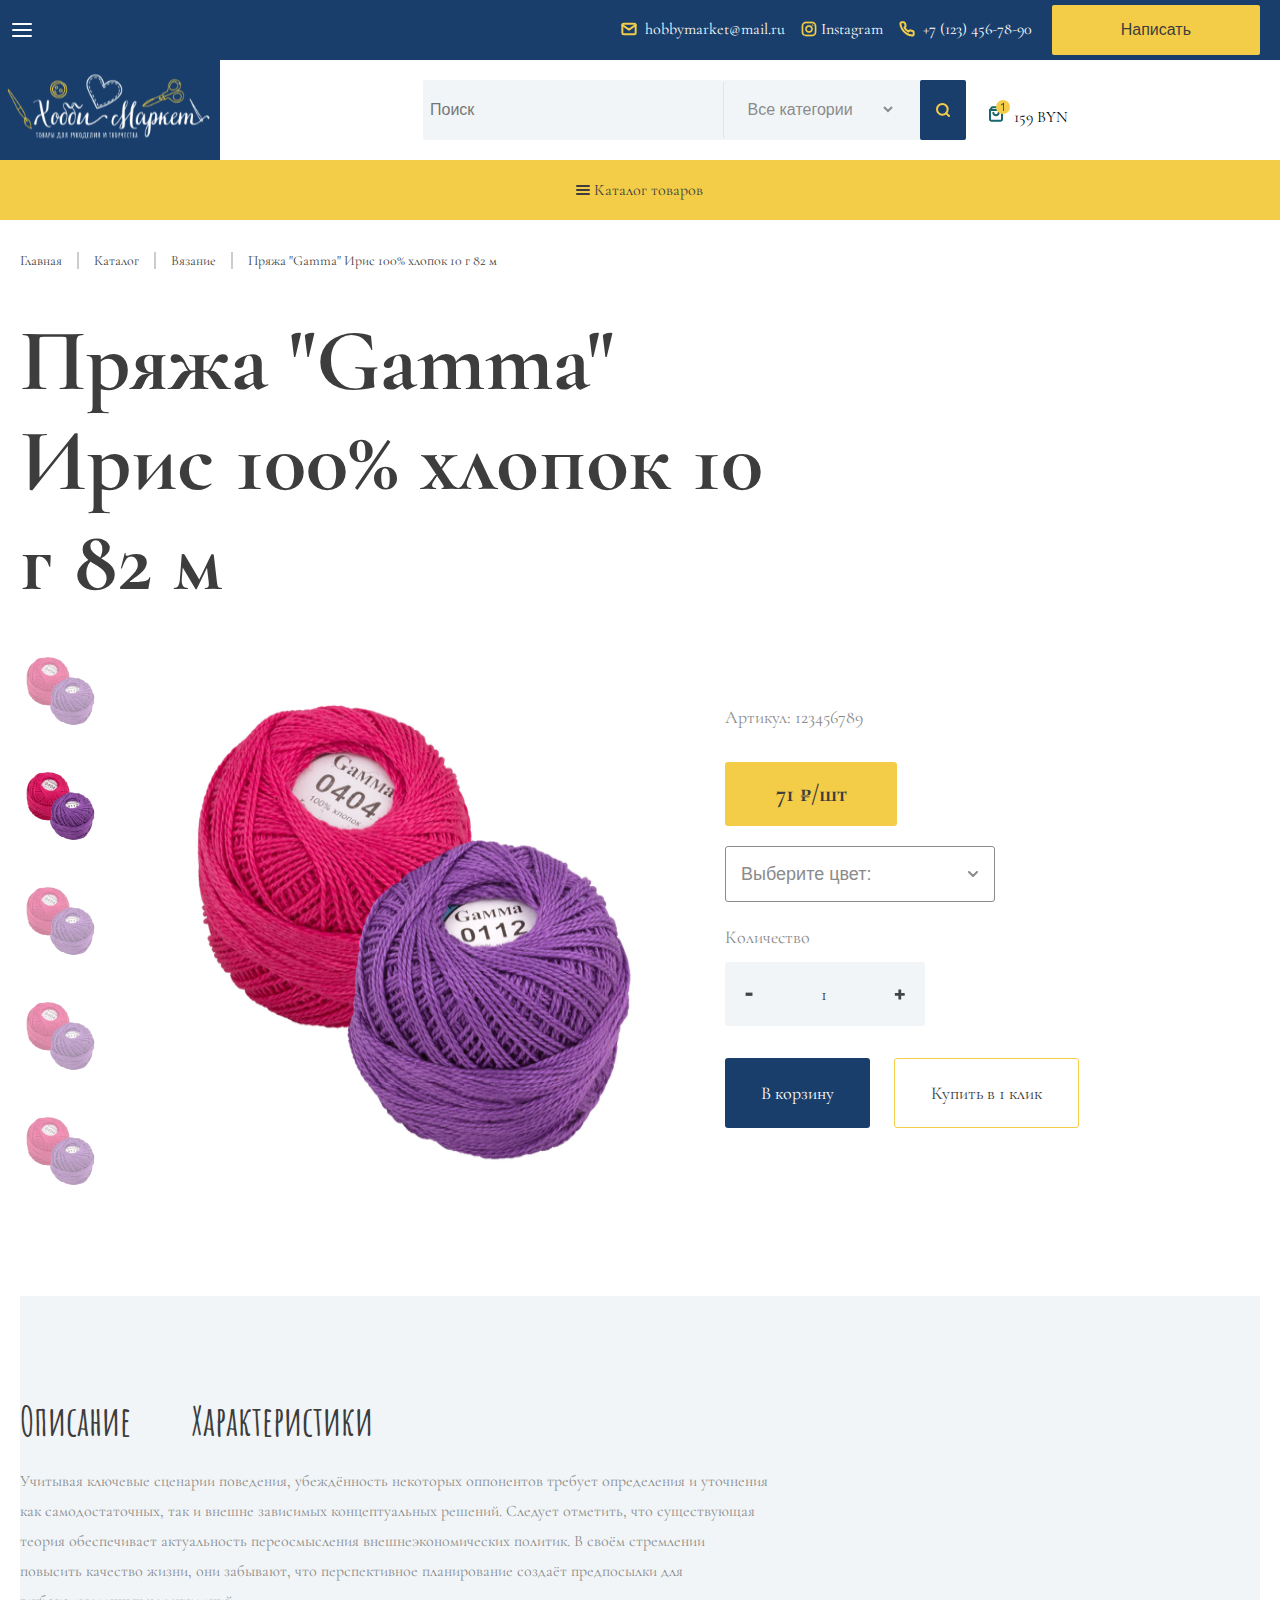
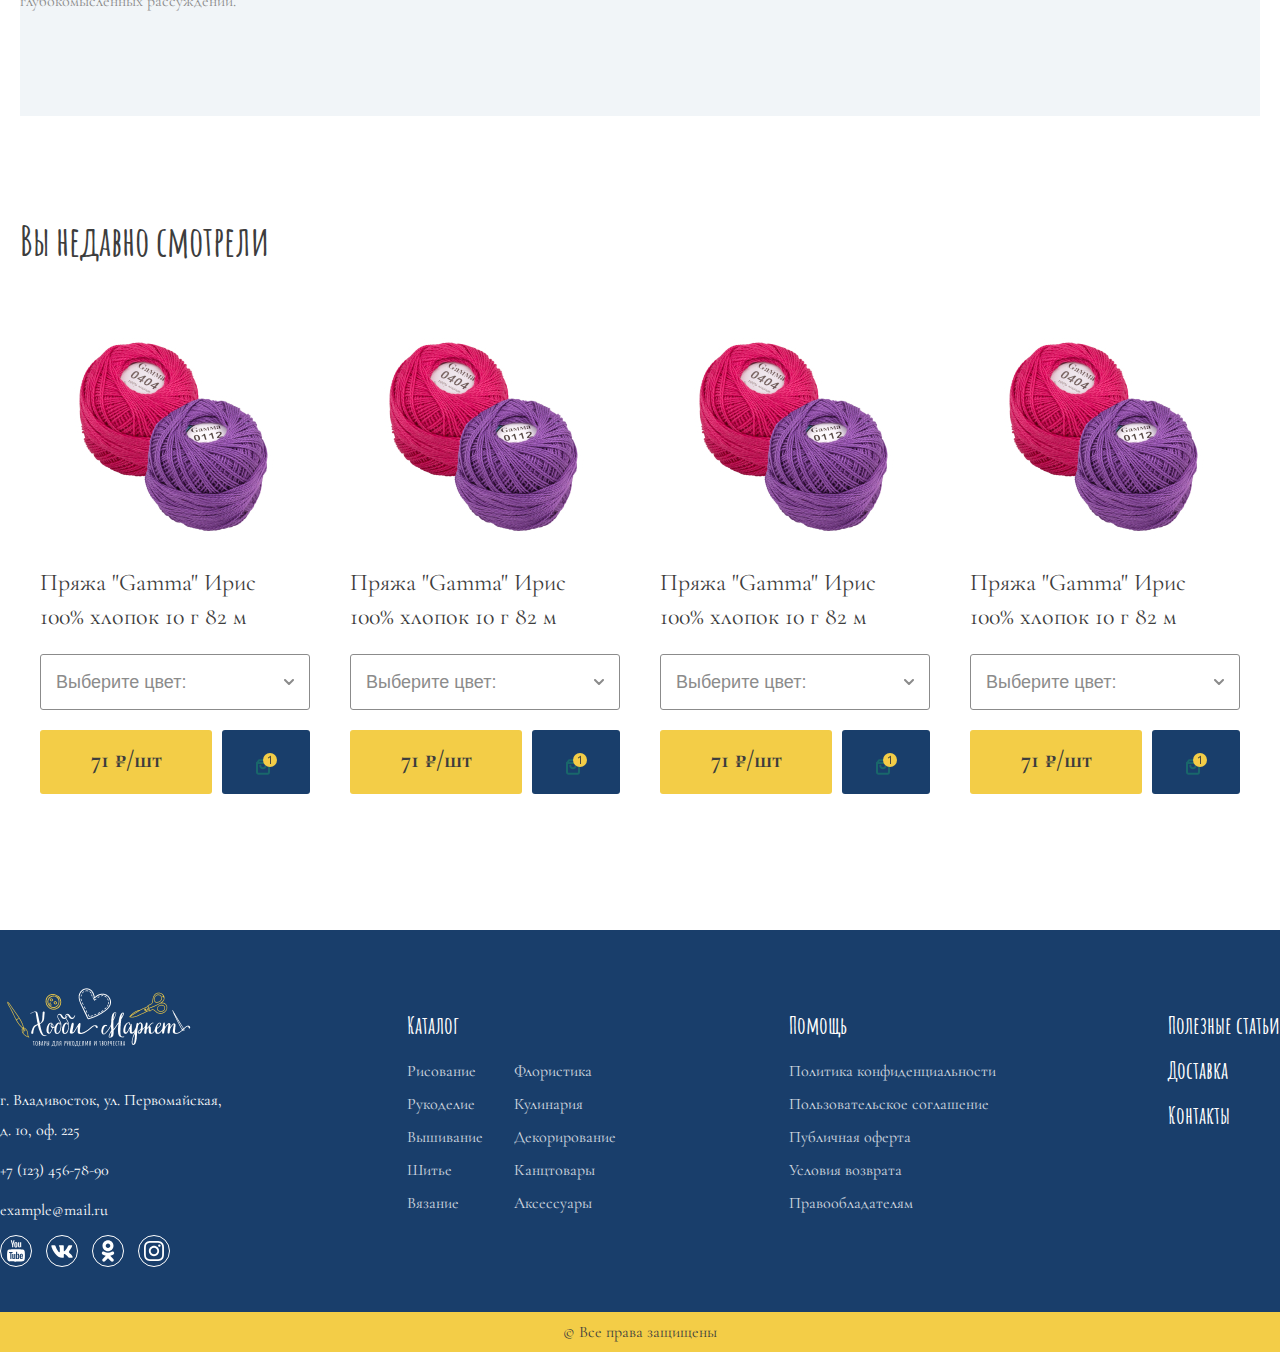
==== commit 28016a12: "finish remarks" ====
--- a/card-product.html
+++ b/card-product.html
@@ -15,7 +15,7 @@
 <body>
     <div class="wrapper">
         <header class="header">
-            <img class="logo-img" src="images/logo-main.svg" alt="logo-main">
+            <a href="index.html"><img class="logo-img" src="images/logo-main.svg" alt="logo-main"></a>
             
             <div class="nav-main">
                 <div class="nav-links">
--- a/css/style.css
+++ b/css/style.css
@@ -20,6 +20,8 @@
 .wrapper {
     max-width: 1920px;
     height: 100%;
+
+    margin: 0 auto;
 
     position: relative;
 }
@@ -49,12 +51,7 @@
     font-style: normal;
     padding: 0;
     background-color: #193E6B;
-
-}
-
-/* .li a:last-child {
-    margin-right: 0px;
-} */
+}
 
 .nav-main {
     width: 100%;
@@ -81,7 +78,6 @@
 
 .nav-links-right {
     display: flex;
-
 }
 
 li img {
--- a/css/card-product.css
+++ b/css/card-product.css
@@ -199,6 +199,10 @@
     padding: 23px 36px;
 }
 
+.card-product-buy-one-click:hover {
+    background: #F9E6A3;
+}
+
 .card-product-purchase-container {
     margin-top: 54px;
 }
@@ -221,6 +225,7 @@
 
     padding: 0;
     margin: 0;
+    margin-bottom: 20px;
 }
 
 .card-product-description-labels__item {
--- a/css/catalog.css
+++ b/css/catalog.css
@@ -47,16 +47,45 @@
 .container-categories {
     background: #F1F5F8;
     border-radius: 3px;
-    
+
     padding: 20px 0;
     margin-bottom: 20px;
 }
 
+.container-categories:hover {
+    cursor: pointer;
+}
+
+.main-categories-li:not(.main-categories-li:first-child) {
+    display: none;
+}
+
+.container-categories .main-categories .main-categories-li:first-child {
+    margin-bottom: 0;
+}
+
+.main-categories-container {
+    display: none;
+}
+
+.container-categories.active .main-categories .main-categories-li:not(.main-categories-li:first-child) {
+    display: block;
+}
+
+.container-categories.active .main-categories-container {
+    display: block;
+}
+
+.container-categories.active .main-categories-li:first-child .main-categories-arrowbottom {
+    transform: rotate(180deg);
+}
+ 
 .main-categories {
     list-style-type: none;
     padding: 0;
     margin-top: 0;
-}
+    margin-bottom: 0;
+} 
 
 .main-categories__item {
     text-decoration: none;
@@ -89,18 +118,13 @@
     align-self: center;
 }
 
-.main-categories-arrowbottom {
-    display: none;
-}
-
 .main-categories-li {
     padding: 15px 0 15px 20px;    
 }
 
 .main-categories-li:first-child {
     margin-bottom: 5px;
-    padding: 0;
-    padding-left: 20px;
+    padding: 0 20px;
 }
 
 .main-categories-li:focus:not(.main-categories-li:first-child) {
@@ -129,11 +153,11 @@
 }
 
 .main-categories-container {
-    max-width: 270px;
+    max-width: 100%;
     padding: 10px 0;
 
     text-align: center;
-    margin: 0 auto;
+    margin: 15px 20px 0 20px;
 
     background: #F3CD47;
     border-radius: 3px;
@@ -147,19 +171,25 @@
     margin-bottom: 20px;
 }
 
+.container-pricerange-label:hover {
+    cursor: pointer;
+}
+
 .container-pricerange-label {
     display: flex;
     justify-content: space-between;
-
+}
+
+.catalog-pricerange.active .container-pricerange-label {
     margin-bottom: 20px;
 }
 
-.catalog-pricerange-arrowup {
+.catalog-pricerange-arrowbottom {
     align-self: center;
-}
-
-.catalog-pricerange-arrowbottom {
-    display: none;
+} 
+
+.catalog-pricerange.active .catalog-pricerange-arrowbottom {
+    transform: rotate(180deg);
 }
 
 .catalog-pricerange-text {
@@ -185,6 +215,10 @@
 }
 
 .container-pricerange-input {
+    display: none;
+}
+
+.catalog-pricerange.active .container-pricerange-input {
     display: flex;
     justify-content: space-between;
 }
@@ -209,14 +243,17 @@
     margin-bottom: 20px;
 }
 
+.catalog-color {
+    cursor: pointer;
+}
+
 .container-color-label {
     display: flex;
     justify-content: space-between;
+}
+
+.catalog-color.active .container-color-label {
     margin-bottom: 20px;
-}
-
-.catalog-color__arrowbottom {
-    display: none;
 }
 
 .catalog-color-label {
@@ -231,6 +268,10 @@
 }
 
 .catalog-color-checkboxes {
+    display: none;
+}
+
+.catalog-color.active .catalog-color-checkboxes {
     display: flex;
     flex-direction: column;
     gap: 10px;
@@ -238,6 +279,12 @@
     margin-bottom: 30px;
     margin-top: 0;
     padding: 0;
+
+    height: fit-content;
+}
+
+.catalog-color.active .catalog-color__arrowbottom {
+    transform: rotate(180deg);
 }
 
 .catalog-color-checkboxes__item {
@@ -263,6 +310,12 @@
 
 
 .catalog-color-button-container {
+    display: none;
+}
+
+.catalog-color.active .catalog-color-button-container {
+    display: block;
+
     max-width: 100%;
     padding: 10px 0;
 
@@ -273,13 +326,58 @@
 }
 
 .brand {
+    background: #F1F5F8;
+    border-radius: 3px;
+
+    padding: 20px 0px;
+    height: fit-content;
+}
+
+.brand-label-container {
     display: flex;
     justify-content: space-between;
 
-    background: #F1F5F8;
-    border-radius: 3px;
-
-    padding: 20px 20px;
+    cursor: pointer;
+    padding: 0 20px;
+}
+
+.brand.active .brand-label-container {
+    margin-bottom: 15px;
+}
+
+.brand-items {
+    display: none;
+}
+
+.brand__arrowbottom {
+    align-self: center;
+}
+
+.brand.active .brand__arrowbottom {
+    transform: rotate(180deg);
+}
+
+.brand.active .brand-items {
+    display: block;
+    list-style-type: none;
+    padding: 0;
+    margin: 0;
+}
+
+.brand.active .brand-items__item {
+    font-style: normal;
+    font-weight: 400;
+    font-size: 18px;
+    line-height: 30px;
+
+    color: #3D3D3D;
+
+    padding: 15px 20px;
+}
+
+.brand.active .brand-items__item:focus {
+    color: white;
+    background: #193E6B;
 }
 
 .brand-label {
@@ -291,6 +389,79 @@
     color: #3D3D3D;
 
     margin: 0;
+}
+
+.brand-button {
+    font-style: normal;
+    font-weight: 400;
+    font-size: 16px;
+    line-height: 30px;
+
+    color: #3D3D3D;
+}
+
+.brand-button-container {
+    display: none;
+}
+
+.brand.active .brand-button-container {
+    display: block;
+
+    max-width: 100%;
+    padding: 10px 0;
+    
+    text-align: center;
+
+    background: #F3CD47;
+    border-radius: 3px;
+
+    margin: 15px 20px 0 20px;
+}
+
+.container-catalog-items {
+    display: grid;
+
+    grid-template-columns: repeat(3, 310px);
+    gap: 20px;
+
+    margin-bottom: 60px;
+}
+
+.catalog-items-button {
+    max-width: 174px;
+
+    font-style: normal;
+    font-weight: 400;
+    font-size: 18px;
+    line-height: 26px;
+
+    color: #3D3D3D;
+
+    margin: 0 auto;
+    text-align: center;
+
+    border: 1px solid #F3CD47;
+    border-radius: 2px;
+
+    padding: 22px 0;
+}
+
+.catalog-items-button:hover {
+    background: #F9E6A3;
+}
+
+.brand-items__item:hover {
+    color: #193E6B;
+    cursor: pointer;
+}
+
+.catalog-color-button {
+    font-style: normal;
+    font-weight: 400;
+    font-size: 16px;
+    line-height: 30px;
+
+    color: #3D3D3D;
 }
 
 .sort-items {
@@ -326,7 +497,6 @@
    padding-left: 0;
    padding-right: 0;
    white-space: nowrap;
-
 }
 
 .sort-items__item:focus {
@@ -339,8 +509,7 @@
 
 .catalog-items-sorting__label {
     display: flex;
-    gap: 10px;
-    
+    gap: 10px;  
 }
 
 .catalog-items-padding:hover {
@@ -355,38 +524,4 @@
 .container-menu-items {
     display: flex;
     gap: 20px;
-}
-
-.container-catalog-items {
-    display: grid;
-
-    grid-template-columns: repeat(3, 310px);
-    gap: 20px;
-
-    margin-bottom: 60px;
-}
-
-.catalog-items-button {
-    max-width: 174px;
-
-    font-style: normal;
-    font-weight: 400;
-    font-size: 18px;
-    line-height: 26px;
-
-    color: #3D3D3D;
-
-    margin: 0 auto;
-    text-align: center;
-
-    border: 1px solid #F3CD47;
-    border-radius: 2px;
-
-    padding: 22px 0;
-}
-
-.catalog-items-button:hover {
-    background: #F9E6A3;
-}
-
-
+}--- a/css/media.css
+++ b/css/media.css
@@ -158,14 +158,19 @@
     .sort-items  {
         flex-wrap: wrap;
     }
-}
-
-@media screen and (max-width: 1070px) {
+
     .catalog {
         margin-left: 20px;
         margin-right: 20px;
     }
 
+    .card-product {
+        margin-left: 20px;
+        margin-right: 20px;
+    }
+}
+
+@media screen and (max-width: 1070px) {
     .card-product-view-items, .card-product-last-seen {
         margin-left: 20px;
         margin-right: 20px;
@@ -218,26 +223,22 @@
         padding: 80px 0;
     }
 
-    .main-categories-li:not(.main-categories-li:first-child) {
-        display: none;
-    }
-
     .main-categories-container {
         display: none;
     }
 
     .container-categories {
         min-width: 354px;
-        height: 80px;
-        padding-top: 19px;
-        padding-bottom: 12px;
         align-items: center;
         margin-bottom: 0;
+
+        height: fit-content;
     }
 
     .main-categories__label {
         align-items: center;
         justify-content: center;
+        padding: 20px;
     }
 
     .main-categories-arrowbottom {
@@ -250,10 +251,6 @@
         margin-left: 10px;
     }
 
-    .main-categories-arrowup, .container-pricerange-input, .catalog-pricerange-arrowup {
-        display: none;
-    }
-
     .catalog-pricerange-arrowbottom {
         display: block;
         margin-left: 10px;
@@ -274,18 +271,16 @@
 
     .catalog-pricerange {
         min-width: 354px;
-        height: 80px;
         margin-bottom: 0;
+
+        height: fit-content;
     }
 
     .catalog-color {
         min-width: 354px;
-        height: 80px;
         margin-bottom: 0;
-    }
-
-    .catalog-color-checkboxes, .catalog-color-button-container {
-        display: none;
+
+        height: fit-content;
     }
 
     .container-color-label {
@@ -306,7 +301,6 @@
 
     .brand {
         min-width: 354px;
-        height: 80px;
         justify-content: center;
         align-items: center;
     }
@@ -360,6 +354,9 @@
         justify-content: center;
     }
 
+    .brand-label-container {
+        justify-content: center;
+    }
 }
 
 @media screen and (max-width: 918px) { 
@@ -643,6 +640,23 @@
     .card-product-last-seen-label {
         text-align: center;
     }
+
+    .card-product-buy-one-click {
+        padding: 23px 21.5px;
+    }
+
+    .card-product-description-labels__item {
+        font-size: 32px;
+        line-height: 40px;
+    }
+
+    .card-product-add-to-cart {
+        padding: 24px 20px;
+    }
+
+    .card-product-buy-one-click {
+        padding: 23px 20px;
+    }
 }
 
 @media screen and (max-width: 380px) {
